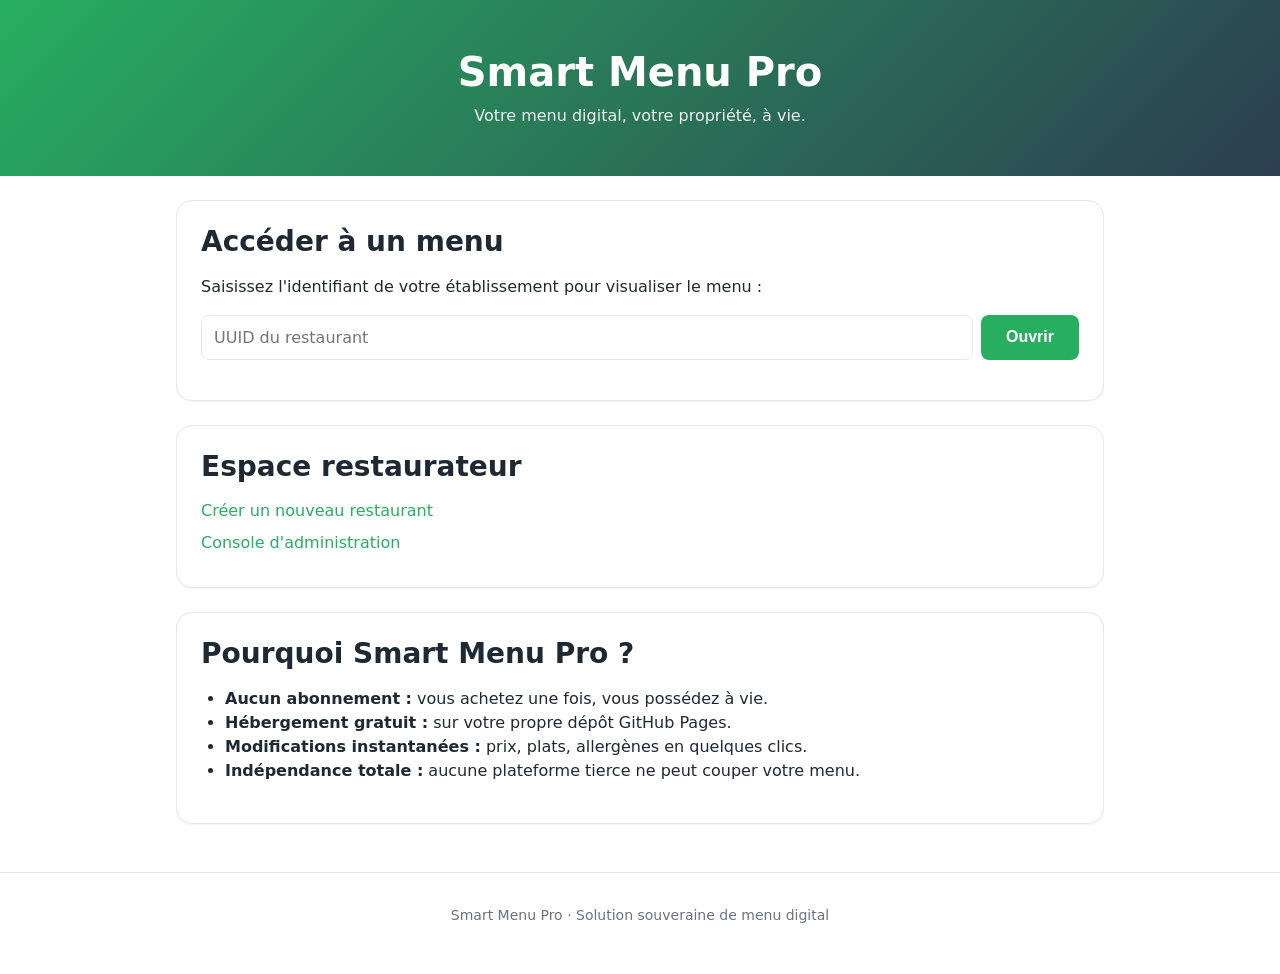
==== index.html @ 77734bf3 "Initial commit - Smart Menu Pro" ====
<!DOCTYPE html>
<html lang="fr">
<head>
  <meta charset="UTF-8">
  <meta name="viewport" content="width=device-width, initial-scale=1.0">
  <meta http-equiv="Content-Security-Policy" content="default-src 'self'; img-src 'self' https: data:; style-src 'self' https://fonts.googleapis.com 'unsafe-inline'; font-src 'self' https://fonts.gstatic.com; script-src 'self'; connect-src 'self' https://api.github.com">
  <title>Smart Menu Pro</title>
  <meta name="description" content="Solution de menu digital souveraine et illimitée">
  <link rel="stylesheet" href="assets/css/style.css">
</head>
<body class="page-home">
  <header class="hero">
    <div class="container">
      <h1>Smart Menu Pro</h1>
      <p class="tagline">Votre menu digital, votre propriété, à vie.</p>
    </div>
  </header>

  <main class="container">
    <section class="card">
      <h2>Accéder à un menu</h2>
      <p>Saisissez l'identifiant de votre établissement pour visualiser le menu :</p>
      <form id="open-menu-form" class="form-inline">
        <label for="uuid-input" class="sr-only">Identifiant du restaurant</label>
        <input type="text" id="uuid-input" name="uuid" placeholder="UUID du restaurant" required pattern="[0-9a-fA-F\-]{36}" autocomplete="off">
        <button type="submit" class="btn btn-primary">Ouvrir</button>
      </form>
      <p class="muted small" id="open-menu-error" role="alert" aria-live="polite"></p>
    </section>

    <section class="card">
      <h2>Espace restaurateur</h2>
      <ul class="link-list">
        <li><a href="setup.html">Créer un nouveau restaurant</a></li>
        <li><a href="admin.html">Console d'administration</a></li>
      </ul>
    </section>

    <section class="card">
      <h2>Pourquoi Smart Menu Pro&nbsp;?</h2>
      <ul>
        <li><strong>Aucun abonnement&nbsp;:</strong> vous achetez une fois, vous possédez à vie.</li>
        <li><strong>Hébergement gratuit&nbsp;:</strong> sur votre propre dépôt GitHub Pages.</li>
        <li><strong>Modifications instantanées&nbsp;:</strong> prix, plats, allergènes en quelques clics.</li>
        <li><strong>Indépendance totale&nbsp;:</strong> aucune plateforme tierce ne peut couper votre menu.</li>
      </ul>
    </section>
  </main>

  <footer class="site-footer">
    <p class="muted small">Smart Menu Pro &middot; Solution souveraine de menu digital</p>
  </footer>

  <script src="assets/js/utils.js"></script>
  <script src="assets/js/home.js"></script>
</body>
</html>
---- assets/css/style.css ----
:root {
  --color-primary: #27ae60;
  --color-secondary: #2c3e50;
  --color-background: #ffffff;
  --color-surface: #f7f8fa;
  --color-text: #1f2933;
  --color-muted: #6b7280;
  --color-border: #e5e7eb;
  --color-danger: #e74c3c;
  --color-success: #16a34a;
  --color-warning: #f59e0b;

  --font-heading: 'Inter', system-ui, -apple-system, Segoe UI, Roboto, sans-serif;
  --font-body: 'Inter', system-ui, -apple-system, Segoe UI, Roboto, sans-serif;

  --radius: 8px;
  --radius-sm: 4px;
  --radius-lg: 16px;

  --shadow-sm: 0 1px 2px rgba(0, 0, 0, 0.05);
  --shadow: 0 4px 6px -1px rgba(0, 0, 0, 0.08), 0 2px 4px -1px rgba(0, 0, 0, 0.04);
  --shadow-lg: 0 10px 15px -3px rgba(0, 0, 0, 0.08);

  --space-1: 0.25rem;
  --space-2: 0.5rem;
  --space-3: 0.75rem;
  --space-4: 1rem;
  --space-6: 1.5rem;
  --space-8: 2rem;
  --space-12: 3rem;
}

*, *::before, *::after {
  box-sizing: border-box;
}

html {
  -webkit-text-size-adjust: 100%;
}

body {
  margin: 0;
  font-family: var(--font-body);
  color: var(--color-text);
  background: var(--color-background);
  line-height: 1.5;
}

h1, h2, h3, h4 {
  font-family: var(--font-heading);
  font-weight: 700;
  line-height: 1.2;
  margin: 0 0 var(--space-4);
}

h1 { font-size: clamp(1.75rem, 4vw, 2.5rem); }
h2 { font-size: clamp(1.25rem, 3vw, 1.75rem); }
h3 { font-size: 1.125rem; }

p { margin: 0 0 var(--space-4); }

a {
  color: var(--color-primary);
  text-decoration: none;
}
a:hover, a:focus-visible {
  text-decoration: underline;
}

ul {
  padding-left: var(--space-6);
}

code {
  font-family: ui-monospace, SFMono-Regular, Menlo, Monaco, Consolas, monospace;
  background: var(--color-surface);
  padding: 0.1em 0.35em;
  border-radius: var(--radius-sm);
  font-size: 0.9em;
}

pre code {
  display: block;
  padding: var(--space-4);
  overflow-x: auto;
  white-space: pre;
  border-radius: var(--radius);
  background: #1e293b;
  color: #f1f5f9;
}

.container {
  max-width: 960px;
  margin: 0 auto;
  padding: 0 var(--space-4);
}

.muted { color: var(--color-muted); }
.small { font-size: 0.875rem; }
.sr-only {
  position: absolute;
  width: 1px;
  height: 1px;
  padding: 0;
  margin: -1px;
  overflow: hidden;
  clip: rect(0, 0, 0, 0);
  white-space: nowrap;
  border: 0;
}

.hero {
  background: linear-gradient(135deg, var(--color-primary), var(--color-secondary));
  color: white;
  padding: var(--space-12) 0;
  text-align: center;
}
.hero h1 { color: white; margin-bottom: var(--space-2); }
.hero .tagline { opacity: 0.9; margin: 0; }

.card {
  background: white;
  border: 1px solid var(--color-border);
  border-radius: var(--radius-lg);
  padding: var(--space-6);
  margin: var(--space-6) 0;
  box-shadow: var(--shadow-sm);
}

.btn {
  display: inline-flex;
  align-items: center;
  justify-content: center;
  gap: var(--space-2);
  padding: var(--space-3) var(--space-6);
  border-radius: var(--radius);
  border: 1px solid transparent;
  font-size: 1rem;
  font-weight: 600;
  cursor: pointer;
  transition: transform 0.05s ease, background-color 0.15s ease, border-color 0.15s ease;
  text-decoration: none;
}
.btn:hover { text-decoration: none; }
.btn:active { transform: translateY(1px); }
.btn:focus-visible {
  outline: 2px solid var(--color-primary);
  outline-offset: 2px;
}
.btn-primary {
  background: var(--color-primary);
  color: white;
}
.btn-primary:hover {
  background: color-mix(in srgb, var(--color-primary) 88%, black);
}
.btn-secondary {
  background: white;
  color: var(--color-text);
  border-color: var(--color-border);
}
.btn-secondary:hover {
  background: var(--color-surface);
}
.btn-sm {
  padding: var(--space-2) var(--space-4);
  font-size: 0.875rem;
}
.btn[disabled] {
  opacity: 0.5;
  cursor: not-allowed;
}

.form-group {
  margin-bottom: var(--space-4);
}
.form-group label {
  display: block;
  font-weight: 600;
  margin-bottom: var(--space-2);
  font-size: 0.95rem;
}
.form-group .hint {
  font-size: 0.85rem;
  color: var(--color-muted);
  margin: var(--space-2) 0 0;
}
input[type="text"],
input[type="password"],
input[type="email"],
input[type="number"],
input[type="tel"],
input[type="url"],
textarea,
select {
  width: 100%;
  padding: var(--space-3);
  border: 1px solid var(--color-border);
  border-radius: var(--radius);
  font-size: 1rem;
  font-family: inherit;
  background: white;
  color: var(--color-text);
}
input:focus, textarea:focus, select:focus {
  outline: 2px solid var(--color-primary);
  outline-offset: 0;
  border-color: var(--color-primary);
}
input[type="color"] {
  width: 4rem;
  height: 2.5rem;
  padding: 2px;
  border: 1px solid var(--color-border);
  border-radius: var(--radius);
  cursor: pointer;
}
.form-inline {
  display: flex;
  gap: var(--space-2);
  flex-wrap: wrap;
}
.form-inline input { flex: 1 1 200px; }

.link-list {
  list-style: none;
  padding: 0;
  margin: 0;
}
.link-list li { margin: var(--space-2) 0; }

.site-footer {
  text-align: center;
  padding: var(--space-8) var(--space-4);
  color: var(--color-muted);
  border-top: 1px solid var(--color-border);
  margin-top: var(--space-12);
}

.error-container {
  text-align: center;
  padding: var(--space-12) var(--space-4);
  max-width: 500px;
  margin: 0 auto;
}
.error-container h1 {
  font-size: 5rem;
  color: var(--color-primary);
  margin: 0;
}

.code-output {
  display: block;
  font-family: ui-monospace, monospace;
  background: var(--color-surface);
  padding: var(--space-3);
  border-radius: var(--radius);
  word-break: break-all;
  margin: var(--space-2) 0;
  user-select: all;
}
.code-block {
  max-height: 300px;
  font-size: 0.85rem;
}

details {
  margin: var(--space-4) 0;
  padding: var(--space-3);
  background: var(--color-surface);
  border-radius: var(--radius);
}
details summary {
  cursor: pointer;
  font-weight: 600;
  margin-bottom: var(--space-2);
}

.info-box {
  background: color-mix(in srgb, var(--color-primary) 8%, white);
  border-left: 4px solid var(--color-primary);
  padding: var(--space-4) var(--space-6);
  border-radius: var(--radius);
  margin-top: var(--space-6);
}
.info-box h3 { margin-top: 0; }

.loader {
  display: flex;
  align-items: center;
  justify-content: center;
  min-height: 60vh;
  color: var(--color-muted);
}

.menu-header {
  background: linear-gradient(135deg, var(--color-primary), var(--color-secondary));
  color: white;
  padding: var(--space-8) 0;
  text-align: center;
}
.menu-header h1 { color: white; margin-bottom: var(--space-2); }
.restaurant-logo {
  width: 96px;
  height: 96px;
  border-radius: 50%;
  object-fit: cover;
  margin-bottom: var(--space-4);
  border: 3px solid white;
  background: white;
}

.menu-filters {
  margin: var(--space-6) auto;
  display: flex;
  flex-wrap: wrap;
  gap: var(--space-4);
  align-items: flex-start;
}
.filter-group {
  border: none;
  padding: 0;
  margin: 0;
}
.filter-label {
  font-weight: 600;
  margin-bottom: var(--space-2);
  display: block;
}
.filter-chips {
  display: flex;
  flex-wrap: wrap;
  gap: var(--space-2);
}
.filter-chip {
  display: inline-flex;
  align-items: center;
  gap: var(--space-2);
  padding: var(--space-2) var(--space-4);
  border: 1px solid var(--color-border);
  border-radius: 999px;
  cursor: pointer;
  background: white;
  user-select: none;
  font-size: 0.9rem;
}
.filter-chip input { display: none; }
.filter-chip:has(input:checked) {
  background: var(--color-primary);
  color: white;
  border-color: var(--color-primary);
}

.menu-category {
  margin: var(--space-8) 0;
}
.menu-category h2 {
  border-bottom: 3px solid var(--color-primary);
  padding-bottom: var(--space-2);
  display: flex;
  align-items: center;
  gap: var(--space-2);
}
.menu-items {
  display: grid;
  grid-template-columns: repeat(auto-fill, minmax(280px, 1fr));
  gap: var(--space-4);
  list-style: none;
  padding: 0;
}
.menu-item {
  background: white;
  border: 1px solid var(--color-border);
  border-radius: var(--radius-lg);
  padding: var(--space-4);
  display: flex;
  flex-direction: column;
  gap: var(--space-2);
  position: relative;
}
.menu-item.unavailable { opacity: 0.5; }
.menu-item.chef-suggestion {
  border-left: 4px solid var(--color-warning);
}
.menu-item-image {
  width: 100%;
  aspect-ratio: 16 / 9;
  object-fit: cover;
  border-radius: var(--radius);
}
.menu-item-header {
  display: flex;
  justify-content: space-between;
  align-items: baseline;
  gap: var(--space-2);
}
.menu-item-name {
  font-weight: 700;
  margin: 0;
  font-size: 1.05rem;
}
.menu-item-price {
  color: var(--color-primary);
  font-weight: 700;
  white-space: nowrap;
}
.menu-item-description {
  margin: 0;
  color: var(--color-muted);
  font-size: 0.9rem;
}
.menu-item-allergens {
  display: flex;
  flex-wrap: wrap;
  gap: var(--space-1);
  margin-top: auto;
}
.allergen-tag {
  font-size: 0.75rem;
  padding: 2px var(--space-2);
  background: var(--color-surface);
  border-radius: 999px;
  color: var(--color-muted);
}
.chef-badge {
  position: absolute;
  top: var(--space-2);
  right: var(--space-2);
  background: var(--color-warning);
  color: white;
  font-size: 0.7rem;
  font-weight: 700;
  padding: 2px var(--space-2);
  border-radius: 999px;
}
.stock-warning {
  font-size: 0.8rem;
  color: var(--color-danger);
  font-weight: 600;
}

.menu-footer {
  margin: var(--space-12) auto var(--space-6);
  text-align: center;
}

.admin-header {
  background: var(--color-secondary);
  color: white;
  padding: var(--space-4) 0;
}
.admin-header .container {
  display: flex;
  align-items: center;
  gap: var(--space-4);
}
.admin-header h1 {
  color: white;
  margin: 0;
  font-size: 1.25rem;
  flex: 1;
}
.status-pill {
  background: var(--color-success);
  color: white;
  padding: var(--space-1) var(--space-3);
  border-radius: 999px;
  font-size: 0.85rem;
}

.admin-tabs {
  display: flex;
  gap: var(--space-2);
  border-bottom: 1px solid var(--color-border);
  margin-bottom: var(--space-6);
  overflow-x: auto;
}
.tab-btn {
  padding: var(--space-3) var(--space-4);
  background: transparent;
  border: none;
  border-bottom: 2px solid transparent;
  cursor: pointer;
  font-size: 0.95rem;
  font-weight: 600;
  color: var(--color-muted);
}
.tab-btn.active {
  color: var(--color-primary);
  border-bottom-color: var(--color-primary);
}
.tab-panel { display: none; }
.tab-panel.active { display: block; }

.category-block {
  border: 1px solid var(--color-border);
  border-radius: var(--radius);
  padding: var(--space-4);
  margin-bottom: var(--space-4);
  background: var(--color-surface);
}
.category-block-header {
  display: flex;
  gap: var(--space-2);
  align-items: flex-end;
  margin-bottom: var(--space-4);
}
.category-block-header > * { flex: 1; }
.category-block-header .btn { flex: 0; }

.item-block {
  background: white;
  border: 1px solid var(--color-border);
  border-radius: var(--radius);
  padding: var(--space-3);
  margin-bottom: var(--space-3);
}
.item-block-grid {
  display: grid;
  grid-template-columns: repeat(auto-fit, minmax(180px, 1fr));
  gap: var(--space-2);
}
.item-block-actions {
  display: flex;
  gap: var(--space-2);
  margin-top: var(--space-2);
  flex-wrap: wrap;
}

.actions-bar {
  position: sticky;
  bottom: 0;
  background: white;
  padding: var(--space-4);
  border-top: 1px solid var(--color-border);
  display: flex;
  gap: var(--space-2);
  align-items: center;
  flex-wrap: wrap;
}
.actions-bar .btn { flex: 0; }
.actions-bar p { margin: 0; flex: 1; }

@media (max-width: 600px) {
  .hero { padding: var(--space-8) 0; }
  .card { padding: var(--space-4); }
}
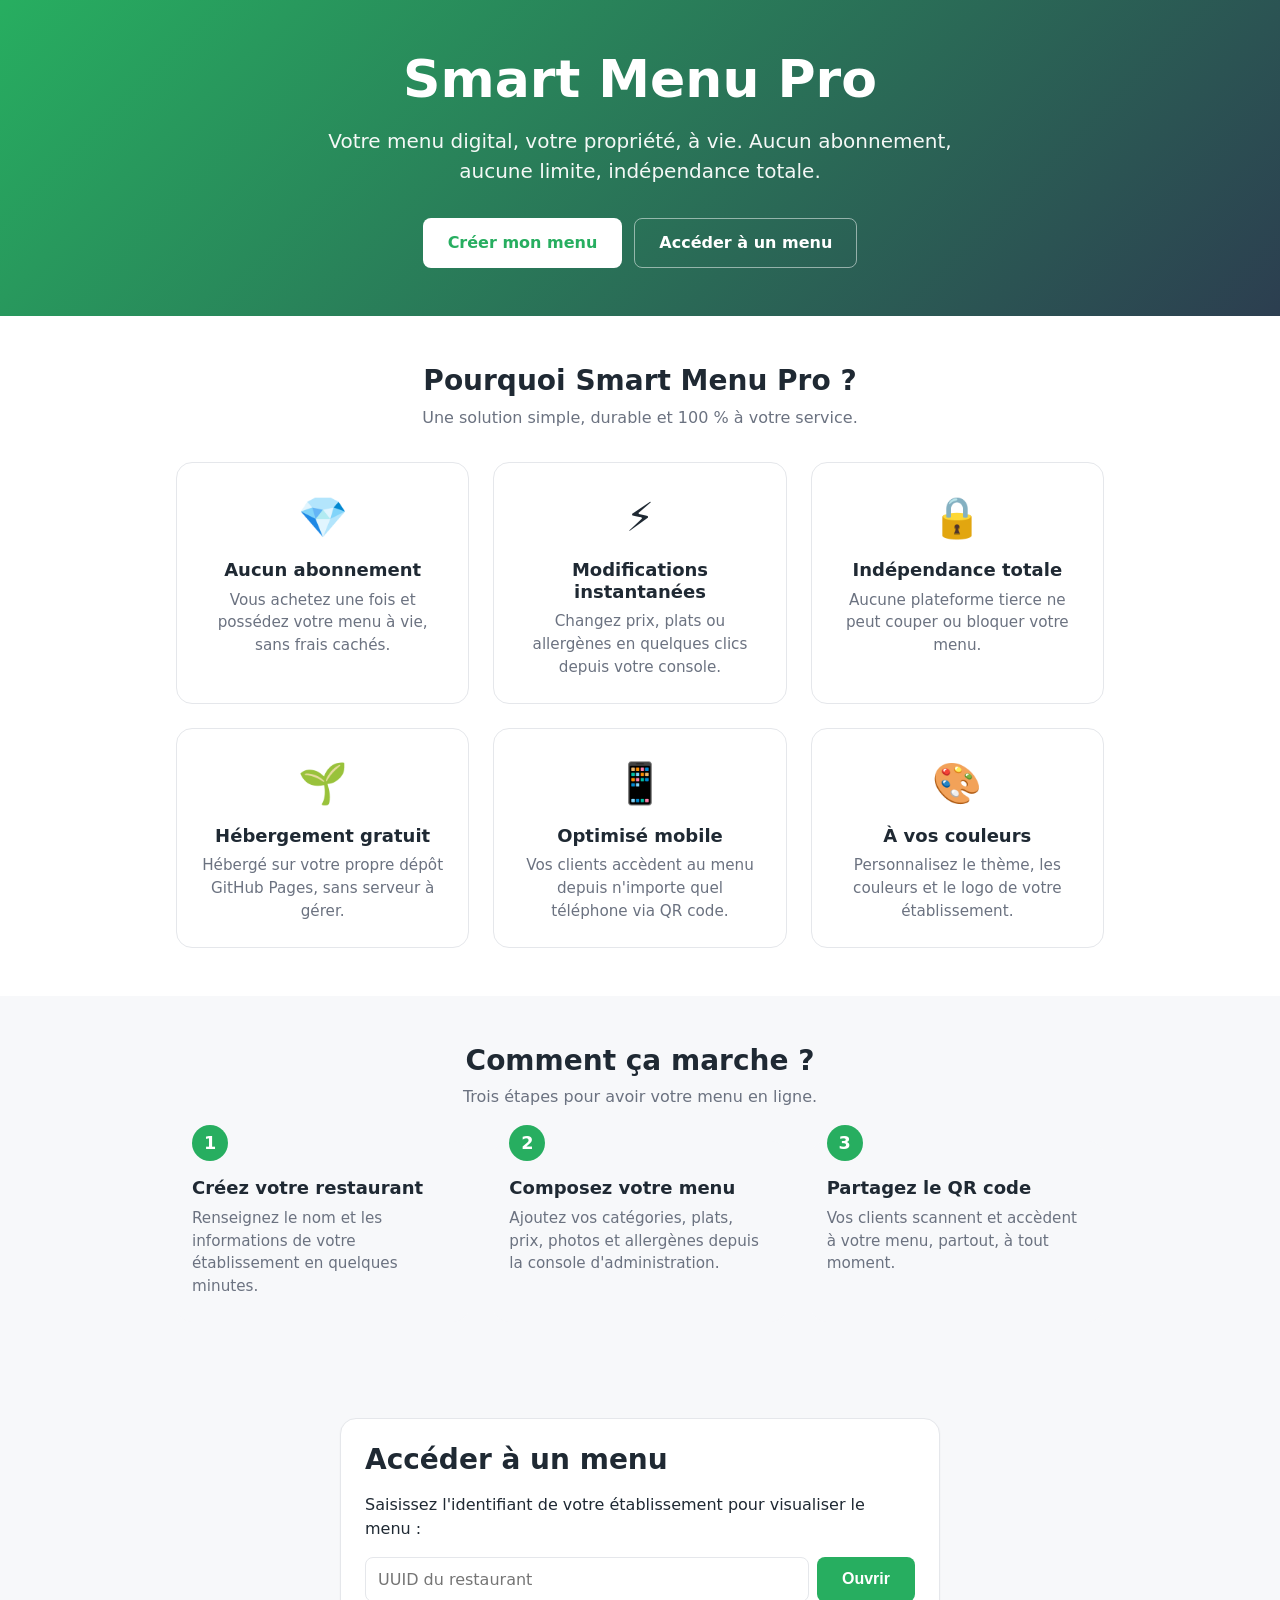
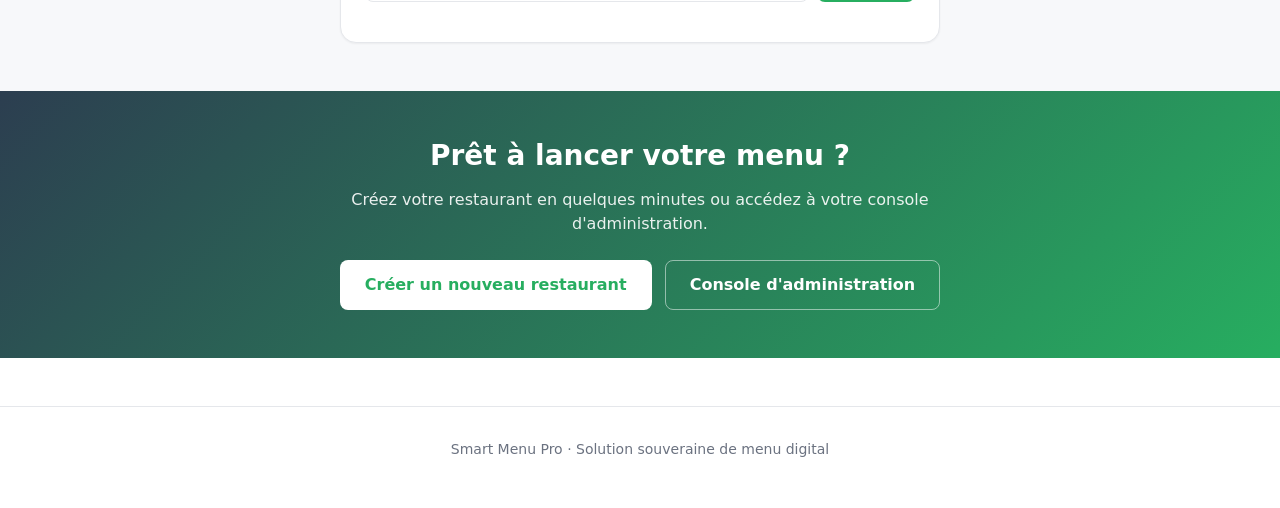
==== commit aa400860: "Refonte de la page d'accueil avec hero, fonctionnalités et étapes" ====
--- a/index.html
+++ b/index.html
@@ -4,47 +4,115 @@
   <meta charset="UTF-8">
   <meta name="viewport" content="width=device-width, initial-scale=1.0">
   <meta http-equiv="Content-Security-Policy" content="default-src 'self'; img-src 'self' https: data:; style-src 'self' https://fonts.googleapis.com 'unsafe-inline'; font-src 'self' https://fonts.gstatic.com; script-src 'self'; connect-src 'self' https://api.github.com">
-  <title>Smart Menu Pro</title>
-  <meta name="description" content="Solution de menu digital souveraine et illimitée">
+  <title>Smart Menu Pro — Votre menu digital, à vie</title>
+  <meta name="description" content="Solution de menu digital souveraine, sans abonnement et illimitée pour les restaurateurs.">
   <link rel="stylesheet" href="assets/css/style.css">
 </head>
 <body class="page-home">
-  <header class="hero">
+
+  <header class="hero-home">
     <div class="container">
       <h1>Smart Menu Pro</h1>
-      <p class="tagline">Votre menu digital, votre propriété, à vie.</p>
+      <p class="tagline">Votre menu digital, votre propriété, à vie. Aucun abonnement, aucune limite, indépendance totale.</p>
+      <div class="hero-cta">
+        <a href="setup.html" class="btn btn-primary">Créer mon menu</a>
+        <a href="#acceder" class="btn btn-secondary">Accéder à un menu</a>
+      </div>
     </div>
   </header>
 
-  <main class="container">
-    <section class="card">
-      <h2>Accéder à un menu</h2>
-      <p>Saisissez l'identifiant de votre établissement pour visualiser le menu :</p>
-      <form id="open-menu-form" class="form-inline">
-        <label for="uuid-input" class="sr-only">Identifiant du restaurant</label>
-        <input type="text" id="uuid-input" name="uuid" placeholder="UUID du restaurant" required pattern="[0-9a-fA-F\-]{36}" autocomplete="off">
-        <button type="submit" class="btn btn-primary">Ouvrir</button>
-      </form>
-      <p class="muted small" id="open-menu-error" role="alert" aria-live="polite"></p>
+  <main>
+
+    <section class="section">
+      <div class="container">
+        <div class="section-title">
+          <h2>Pourquoi Smart Menu Pro&nbsp;?</h2>
+          <p>Une solution simple, durable et 100&nbsp;% à votre service.</p>
+        </div>
+        <div class="features-grid">
+          <div class="feature-card">
+            <span class="feature-icon" aria-hidden="true">💎</span>
+            <h3>Aucun abonnement</h3>
+            <p>Vous achetez une fois et possédez votre menu à vie, sans frais cachés.</p>
+          </div>
+          <div class="feature-card">
+            <span class="feature-icon" aria-hidden="true">⚡</span>
+            <h3>Modifications instantanées</h3>
+            <p>Changez prix, plats ou allergènes en quelques clics depuis votre console.</p>
+          </div>
+          <div class="feature-card">
+            <span class="feature-icon" aria-hidden="true">🔒</span>
+            <h3>Indépendance totale</h3>
+            <p>Aucune plateforme tierce ne peut couper ou bloquer votre menu.</p>
+          </div>
+          <div class="feature-card">
+            <span class="feature-icon" aria-hidden="true">🌱</span>
+            <h3>Hébergement gratuit</h3>
+            <p>Hébergé sur votre propre dépôt GitHub Pages, sans serveur à gérer.</p>
+          </div>
+          <div class="feature-card">
+            <span class="feature-icon" aria-hidden="true">📱</span>
+            <h3>Optimisé mobile</h3>
+            <p>Vos clients accèdent au menu depuis n'importe quel téléphone via QR code.</p>
+          </div>
+          <div class="feature-card">
+            <span class="feature-icon" aria-hidden="true">🎨</span>
+            <h3>À vos couleurs</h3>
+            <p>Personnalisez le thème, les couleurs et le logo de votre établissement.</p>
+          </div>
+        </div>
+      </div>
     </section>
 
-    <section class="card">
-      <h2>Espace restaurateur</h2>
-      <ul class="link-list">
-        <li><a href="setup.html">Créer un nouveau restaurant</a></li>
-        <li><a href="admin.html">Console d'administration</a></li>
-      </ul>
+    <section class="section" style="background: var(--color-surface);">
+      <div class="container">
+        <div class="section-title">
+          <h2>Comment ça marche&nbsp;?</h2>
+          <p>Trois étapes pour avoir votre menu en ligne.</p>
+        </div>
+        <div class="steps">
+          <div class="step">
+            <h3>Créez votre restaurant</h3>
+            <p>Renseignez le nom et les informations de votre établissement en quelques minutes.</p>
+          </div>
+          <div class="step">
+            <h3>Composez votre menu</h3>
+            <p>Ajoutez vos catégories, plats, prix, photos et allergènes depuis la console d'administration.</p>
+          </div>
+          <div class="step">
+            <h3>Partagez le QR code</h3>
+            <p>Vos clients scannent et accèdent à votre menu, partout, à tout moment.</p>
+          </div>
+        </div>
+      </div>
     </section>
 
-    <section class="card">
-      <h2>Pourquoi Smart Menu Pro&nbsp;?</h2>
-      <ul>
-        <li><strong>Aucun abonnement&nbsp;:</strong> vous achetez une fois, vous possédez à vie.</li>
-        <li><strong>Hébergement gratuit&nbsp;:</strong> sur votre propre dépôt GitHub Pages.</li>
-        <li><strong>Modifications instantanées&nbsp;:</strong> prix, plats, allergènes en quelques clics.</li>
-        <li><strong>Indépendance totale&nbsp;:</strong> aucune plateforme tierce ne peut couper votre menu.</li>
-      </ul>
+    <section class="access-section" id="acceder">
+      <div class="container">
+        <div class="card">
+          <h2>Accéder à un menu</h2>
+          <p>Saisissez l'identifiant de votre établissement pour visualiser le menu :</p>
+          <form id="open-menu-form" class="form-inline">
+            <label for="uuid-input" class="sr-only">Identifiant du restaurant</label>
+            <input type="text" id="uuid-input" name="uuid" placeholder="UUID du restaurant" required pattern="[0-9a-fA-F\-]{36}" autocomplete="off">
+            <button type="submit" class="btn btn-primary">Ouvrir</button>
+          </form>
+          <p class="muted small" id="open-menu-error" role="alert" aria-live="polite"></p>
+        </div>
+      </div>
     </section>
+
+    <section class="cta-section">
+      <div class="container">
+        <h2>Prêt à lancer votre menu&nbsp;?</h2>
+        <p>Créez votre restaurant en quelques minutes ou accédez à votre console d'administration.</p>
+        <div>
+          <a href="setup.html" class="btn btn-primary">Créer un nouveau restaurant</a>
+          <a href="admin.html" class="btn btn-secondary">Console d'administration</a>
+        </div>
+      </div>
+    </section>
+
   </main>
 
   <footer class="site-footer">
--- a/assets/css/style.css
+++ b/assets/css/style.css
@@ -541,7 +541,170 @@
 .actions-bar .btn { flex: 0; }
 .actions-bar p { margin: 0; flex: 1; }
 
+/* ===== Page d'accueil ===== */
+.hero-home {
+  background: linear-gradient(135deg, var(--color-primary), var(--color-secondary));
+  color: white;
+  padding: var(--space-12) var(--space-4);
+  text-align: center;
+}
+.hero-home h1 {
+  color: white;
+  font-size: clamp(2rem, 5vw, 3.25rem);
+  margin-bottom: var(--space-4);
+}
+.hero-home .tagline {
+  opacity: 0.95;
+  font-size: clamp(1rem, 2vw, 1.25rem);
+  max-width: 640px;
+  margin: 0 auto var(--space-8);
+}
+.hero-cta {
+  display: flex;
+  gap: var(--space-3);
+  justify-content: center;
+  flex-wrap: wrap;
+}
+.hero-cta .btn-primary {
+  background: white;
+  color: var(--color-primary);
+}
+.hero-cta .btn-primary:hover {
+  background: var(--color-surface);
+}
+.hero-cta .btn-secondary {
+  background: transparent;
+  color: white;
+  border-color: rgba(255, 255, 255, 0.5);
+}
+.hero-cta .btn-secondary:hover {
+  background: rgba(255, 255, 255, 0.12);
+}
+
+.section {
+  padding: var(--space-12) 0;
+}
+.section-title {
+  text-align: center;
+  margin-bottom: var(--space-8);
+}
+.section-title h2 { margin-bottom: var(--space-2); }
+.section-title p {
+  color: var(--color-muted);
+  max-width: 600px;
+  margin: 0 auto;
+}
+
+.features-grid {
+  display: grid;
+  grid-template-columns: repeat(auto-fit, minmax(260px, 1fr));
+  gap: var(--space-6);
+}
+.feature-card {
+  background: white;
+  border: 1px solid var(--color-border);
+  border-radius: var(--radius-lg);
+  padding: var(--space-6);
+  text-align: center;
+  transition: transform 0.15s ease, box-shadow 0.15s ease;
+}
+.feature-card:hover {
+  transform: translateY(-2px);
+  box-shadow: var(--shadow);
+}
+.feature-icon {
+  font-size: 2.5rem;
+  margin-bottom: var(--space-3);
+  display: block;
+}
+.feature-card h3 {
+  margin-bottom: var(--space-2);
+}
+.feature-card p {
+  color: var(--color-muted);
+  margin: 0;
+  font-size: 0.95rem;
+}
+
+.steps {
+  display: grid;
+  grid-template-columns: repeat(auto-fit, minmax(220px, 1fr));
+  gap: var(--space-6);
+  counter-reset: step;
+}
+.step {
+  position: relative;
+  padding: var(--space-6) var(--space-4);
+  background: var(--color-surface);
+  border-radius: var(--radius-lg);
+  counter-increment: step;
+}
+.step::before {
+  content: counter(step);
+  position: absolute;
+  top: -1rem;
+  left: var(--space-4);
+  width: 2.25rem;
+  height: 2.25rem;
+  background: var(--color-primary);
+  color: white;
+  border-radius: 50%;
+  display: flex;
+  align-items: center;
+  justify-content: center;
+  font-weight: 700;
+  font-size: 1.1rem;
+}
+.step h3 {
+  margin: var(--space-3) 0 var(--space-2);
+}
+.step p {
+  margin: 0;
+  color: var(--color-muted);
+  font-size: 0.95rem;
+}
+
+.access-section {
+  background: var(--color-surface);
+  padding: var(--space-12) 0;
+}
+.access-section .card {
+  max-width: 600px;
+  margin: 0 auto;
+}
+
+.cta-section {
+  background: linear-gradient(135deg, var(--color-secondary), var(--color-primary));
+  color: white;
+  padding: var(--space-12) var(--space-4);
+  text-align: center;
+}
+.cta-section h2 { color: white; }
+.cta-section p {
+  opacity: 0.9;
+  max-width: 600px;
+  margin: 0 auto var(--space-6);
+}
+.cta-section .btn-primary {
+  background: white;
+  color: var(--color-primary);
+}
+.cta-section .btn-primary:hover {
+  background: var(--color-surface);
+}
+.cta-section .btn-secondary {
+  background: transparent;
+  color: white;
+  border-color: rgba(255, 255, 255, 0.5);
+  margin-left: var(--space-2);
+}
+.cta-section .btn-secondary:hover {
+  background: rgba(255, 255, 255, 0.12);
+}
+
 @media (max-width: 600px) {
   .hero { padding: var(--space-8) 0; }
+  .hero-home { padding: var(--space-8) var(--space-4); }
   .card { padding: var(--space-4); }
-}
+  .section { padding: var(--space-8) 0; }
+}
